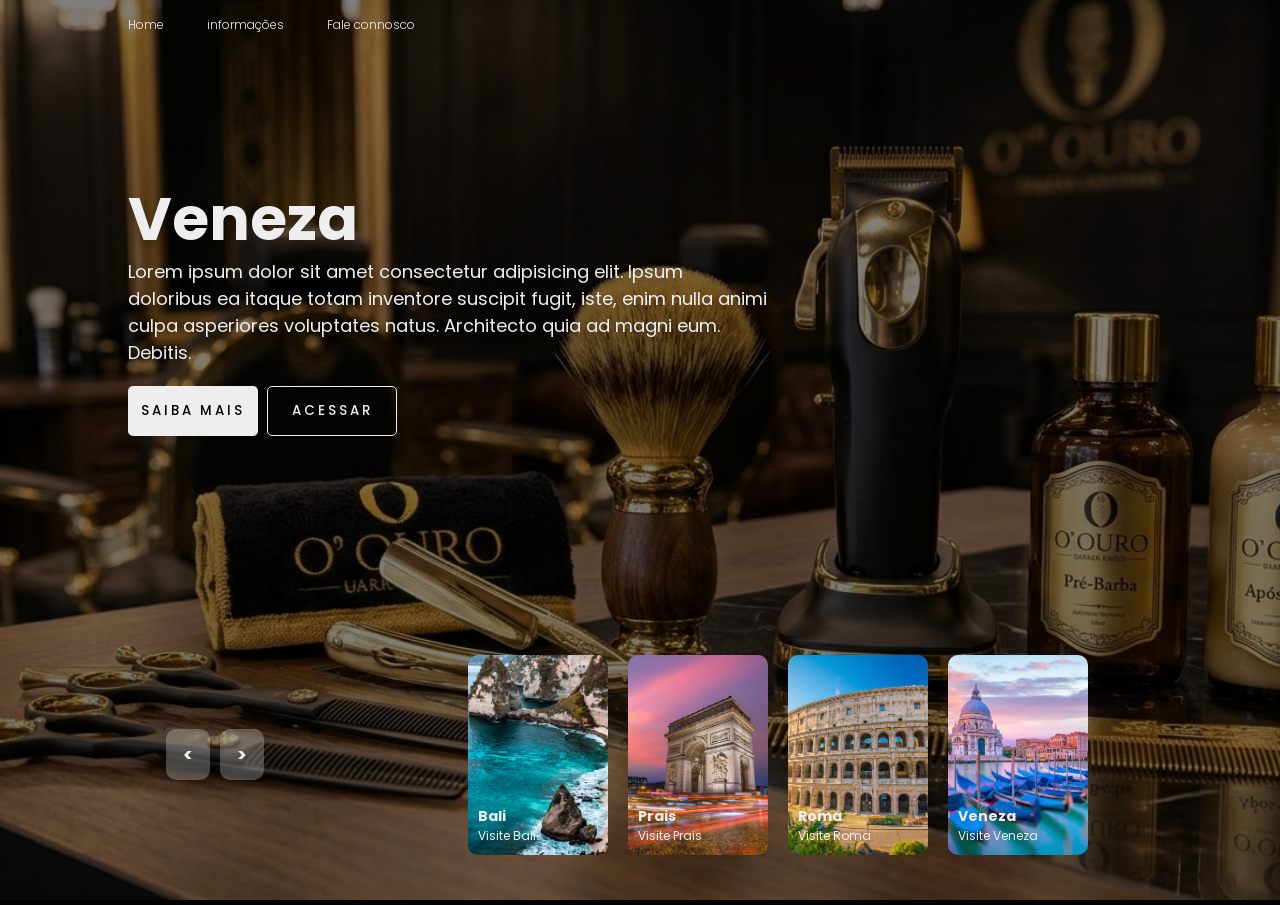
==== index.html @ d1d7ae65 "Initial commit" ====
<!DOCTYPE html>
<html lang="en">
<head>
    <meta charset="UTF-8">
    <link rel="preconnect" href="https://fonts.googleapis.com">
    <link rel="preconnect" href="https://fonts.gstatic.com" crossorigin>
    <link href="https://fonts.googleapis.com/css2?family=DM+Sans:opsz,wght@9..40,100..1000&family=Poppins:wght@300;400;500;700&family=Roboto:ital@0;1&display=swap" rel="stylesheet">
    <meta name="viewport" content="width=device-width, initial-scale=1.0">
    <title>slider</title>
    <link rel="shortcut icon" href="favicon.ico" type="image/x-icon">
    <link rel="stylesheet" href="css/style.css">
    <script src="js/js.js" defer></script>
</head>
<body>
    <header>
        <nav>

        <a href="">Home </a>
        <a href="">informações</a>
        <a href="">Fale connosco</a>
    
        </nav>  

    </header>

    <main class ="container">
          <div class="list">
             <div class="list-items">
                  <img src="img/barbearia-salao.jpg" alt="img.png">

                  <div class="content">
                      <h2 class="title">Bali</h2>
                      <p class="description">Lorem ipsum dolor sit amet consectetur adipisicing elit. Ipsum doloribus ea itaque totam inventore suscipit fugit, iste, enim nulla animi culpa asperiores voluptates natus. Architecto quia ad magni eum. Debitis.</p>
                      <div class ="buttons">
                        <button>Saiba Mais</button>
                        <button>Acessar</button>
                      </div>
                  </div>
                
            </div>

               
             <div class="list-items">
                  <img src="img/barbearia-receção.jpg" alt="img.png">

                  <div class="content">
                      <h2 class="title">Paris</h2>
                      <p class="description">Lorem ipsum dolor sit amet consectetur adipisicing elit. Ipsum doloribus ea itaque totam inventore suscipit fugit, iste, enim nulla animi culpa asperiores voluptates natus. Architecto quia ad magni eum. Debitis.</p>
                      <div class ="buttons">
                        <button>Saiba Mais</button>
                        <button>Acessar</button>
                      </div>
                  </div>
                
             </div>

              
             <div class="list-items">
                  <img src="img/barbearia-corte.jpg" alt="img.png">

                  <div class="content">
                      <h2 class="title">Roma</h2>
                      <p class="description">Lorem ipsum dolor sit amet consectetur adipisicing elit. Ipsum doloribus ea itaque totam inventore suscipit fugit, iste, enim nulla animi culpa asperiores voluptates natus. Architecto quia ad magni eum. Debitis.</p>
                      <div class ="buttons">
                        <button>Saiba Mais</button>
                        <button>Acessar</button>
                      </div>
                  </div>
                
            </div>


               
             <div class="list-items">
                  <img src="img/barbearia-produtos.jpg" alt="img.png">

                  <div class="content">
                      <h2 class="title">Veneza</h2>
                      <p class="description">Lorem ipsum dolor sit amet consectetur adipisicing elit. Ipsum doloribus ea itaque totam inventore suscipit fugit, iste, enim nulla animi culpa asperiores voluptates natus. Architecto quia ad magni eum. Debitis.</p>
                      <div class ="buttons">
                        <button>Saiba Mais</button>
                        <button>Acessar</button>
                      </div>
                  </div>
                
          </div>
        </div>
         <div class="thumb">
                <div class="thumb-item">
                     <img src="./img/img1.jpg" alt="img.png">
                     <div class="thumb-content">
                        <h3 class="title">Bali</h3>
                        <p>Visite Bali</p>
                         
                     </div>

                </div> 

                <div class="thumb-item">
                     <img src="./img/img2.jpg" alt="img.png">
                     <div class="thumb-content">
                        <h3 class="title">Prais</h3>
                        <p>Visite Prais</p>
                         
                     </div>

                </div> 

                <div class="thumb-item">
                     <img src="./img/img3.jpg" alt="img.png">
                     <div class="thumb-content">
                        <h3 class="title">Roma</h3>
                        <p>Visite Roma</p>
                         
                     </div>

                </div> 

                <div class="thumb-item">
                     <img src="./img/img4.jpg" alt="img.png">
                     <div class="thumb-content">
                        <h3 class="title">Veneza</h3>
                        <p>Visite Veneza</p>
                         
                </div>
 
                </div>

                  
         </div>

        <div class="buttons-thumb">
              <button  class="prev"> < </button>
              <button class="next"> > </button>
        </div>
    </main>
</body>
</html>
---- css/style.css ----
@charset "UTF-8";
* {
    margin: 0;
    padding: 0;
    box-sizing: border-box;
    text-decoration: none;
    font-family: 'Poppins', sans-serif;
}

body {
    background-color:#000;
    color: #eee;
    font-size:12px;
}

header {
     width: 80%;
    height: 50px;
    display: flex;
    align-items: center;
    position: relative;
    z-index: 2;
    margin: 0 auto;
    
}

header a {
    color: #eee;
    margin-right: 40px;
    font-weight: 300;
}

.container {
    height: 100vh;
    width: 100%;
    margin-top: -50px;
 
     
}

 .container .list .list-items {
     width: 100%;
     height: 100%;
     position: absolute;
     
}

.container .list .list-items img{
   width: 100%;
   height: 100%;
   object-fit: cover;
   filter: brightness(50%);
}

.container .list .list-items .content {
     
    position: absolute;
    top:20%;
    left: 10%;
    padding-right: 30%;
    width:80%;
    color: #eee;
    text-shadow: 0px 5px 10px #0004;
    
}

.container .list .list-items .content .title {
    font-size:  5em;
    font-weight: 700;
    line-height: 1.3em;
     
}

.container .list .list-items .content  .description {
    font-size: 1.5em;

}

.container .list .list-items .content .buttons {
    display:grid;
    grid-template-columns: repeat(2,130px);
    grid-template-rows: 50px;
    gap: 9px;
    margin-top: 20px;

}



 .container .list .list-items .content .buttons button {

    border: none;
    background-color:#eee;
    letter-spacing: 3px;
    font-weight: 500;
    cursor: pointer;
    text-transform: uppercase;
    border-radius: 5px;  
}

 .container .list .list-items .content .buttons button:hover{

    background-color: transparent;
    border: 1px solid #eee;
    color: #eee;
    transition:0.7s;
 }

 .container .list .list-items .content .buttons button:nth-child(2) {
    background-color:transparent;
    border: 1px solid #eee;
    color: #eee;
}

 .container .list .list-items .content .buttons button:nth-child(2):hover {
    background-color: #eee;
      border: none;
      color: #000;
      transition:0.7s;
 }
 
 

  .container .thumb img {
   
  }

 .container .thumb {
    min-height: 100vh;
    position: absolute;
    right:15%;
    bottom: 5%;
    display: flex;
    align-items: flex-end;
    gap: 20px;
 
 
 }

 .thumb .thumb-item{
    width: 140px;
    height: 200px;
    position: relative;
    z-index: 3;
 }

  .thumb .thumb-item img {
    width: 100%;
    height: 100%;
    object-fit: cover;
    border-radius: 10px;
  }

  .thumb .thumb-item .thumb-content  {
          position: absolute;
          left: 10px;
          bottom: 10px;
         
    }
  .container .buttons-thumb {
    display: flex;
    align-items: center;
    position: absolute;
    z-index: 3;
    bottom: 120px;
    width: 300px;
    left: 13%;
    gap: 10px;
    
  }

  .container .buttons-thumb button {
    border-radius: 10px;
    border: none;
    padding: 12px 17px;
    color:#eee;
    cursor:pointer;
    background-color: #eee4;
    font-weight: 700;
    font-size: 1.5em;
  }

  .container .buttons-thumb button:hover   {
    background-color: #eee;
    color: #000;
    transition: 1.2s;
  }

  .container.next .thumb {
    animation: effectNexthumb 0.5s linear 1 forwards ;
  }


  @keyframes effectNexthumb {
    from {
        transform:translateX(150px)
    }
  }

  .container.next .thumb .thumb-item:nth-child(4) {
         animation: effectNexthumbitem 0.5s linear  1 forwards;
  }

    @keyframes effectNexthumbitem {
    from {
         width: 0;
         opacity: 0;
    }
  }

  
  .container.next .list .list-items:nth-last-child(1) .content .title,
  .container.next .list .list-items:nth-last-child(1) .content .description,
  .container.next .list .list-items:nth-last-child(1) .content .buttons {

    transform: translateY(50px);
    filter: blur(20px);
    opacity: 0;
    animation:  showContent 0.5s 1s linear 1 forwards;
  }

  @keyframes showContent {
    to {
        transform: translateY(0);
        filter: blur(0);
        opacity: 1;
    }
  }

  .container.next .list .list-items:nth-last-child(1) .content .title {
    animation-delay: 1.2s;
  }

   .container.next .list .list-items:nth-last-child(1) .content .description{
    animation-delay: 1.6s;
  }

   .container.next .list .list-items:nth-last-child(1) .content .buttons {
    animation-delay: 2s;
  }

  .container.next .list .list-items:nth-last-child(1) img {
    width: 140px;
    height: 200px;
    bottom: 50px;
    position: absolute;
    left: 50%;
    border-radius: 30px;
    animation:showMainimage 0.5s linear 1 forwards;
  }

  @keyframes showMainimage {
    to {
        bottom: 0;
        left: 0;
        width: 100%;
        height: 100%;
        border-radius: 0;
    }
  }

    .container.back .list .list-items:nth-child(1) img {
     position: absolute;
     bottom: 0;
     left: 0;
     animation: hideMainimage 0.5s linear 1 forwards;
     z-index: 2;
  }

  @keyframes hideMainimage {
    to {
        width: 140px;
        height: 200px;
        border-radius: 10px;
        left: 45.9999%;
        right: 50%;
        bottom: 38.9px;
    }
  }
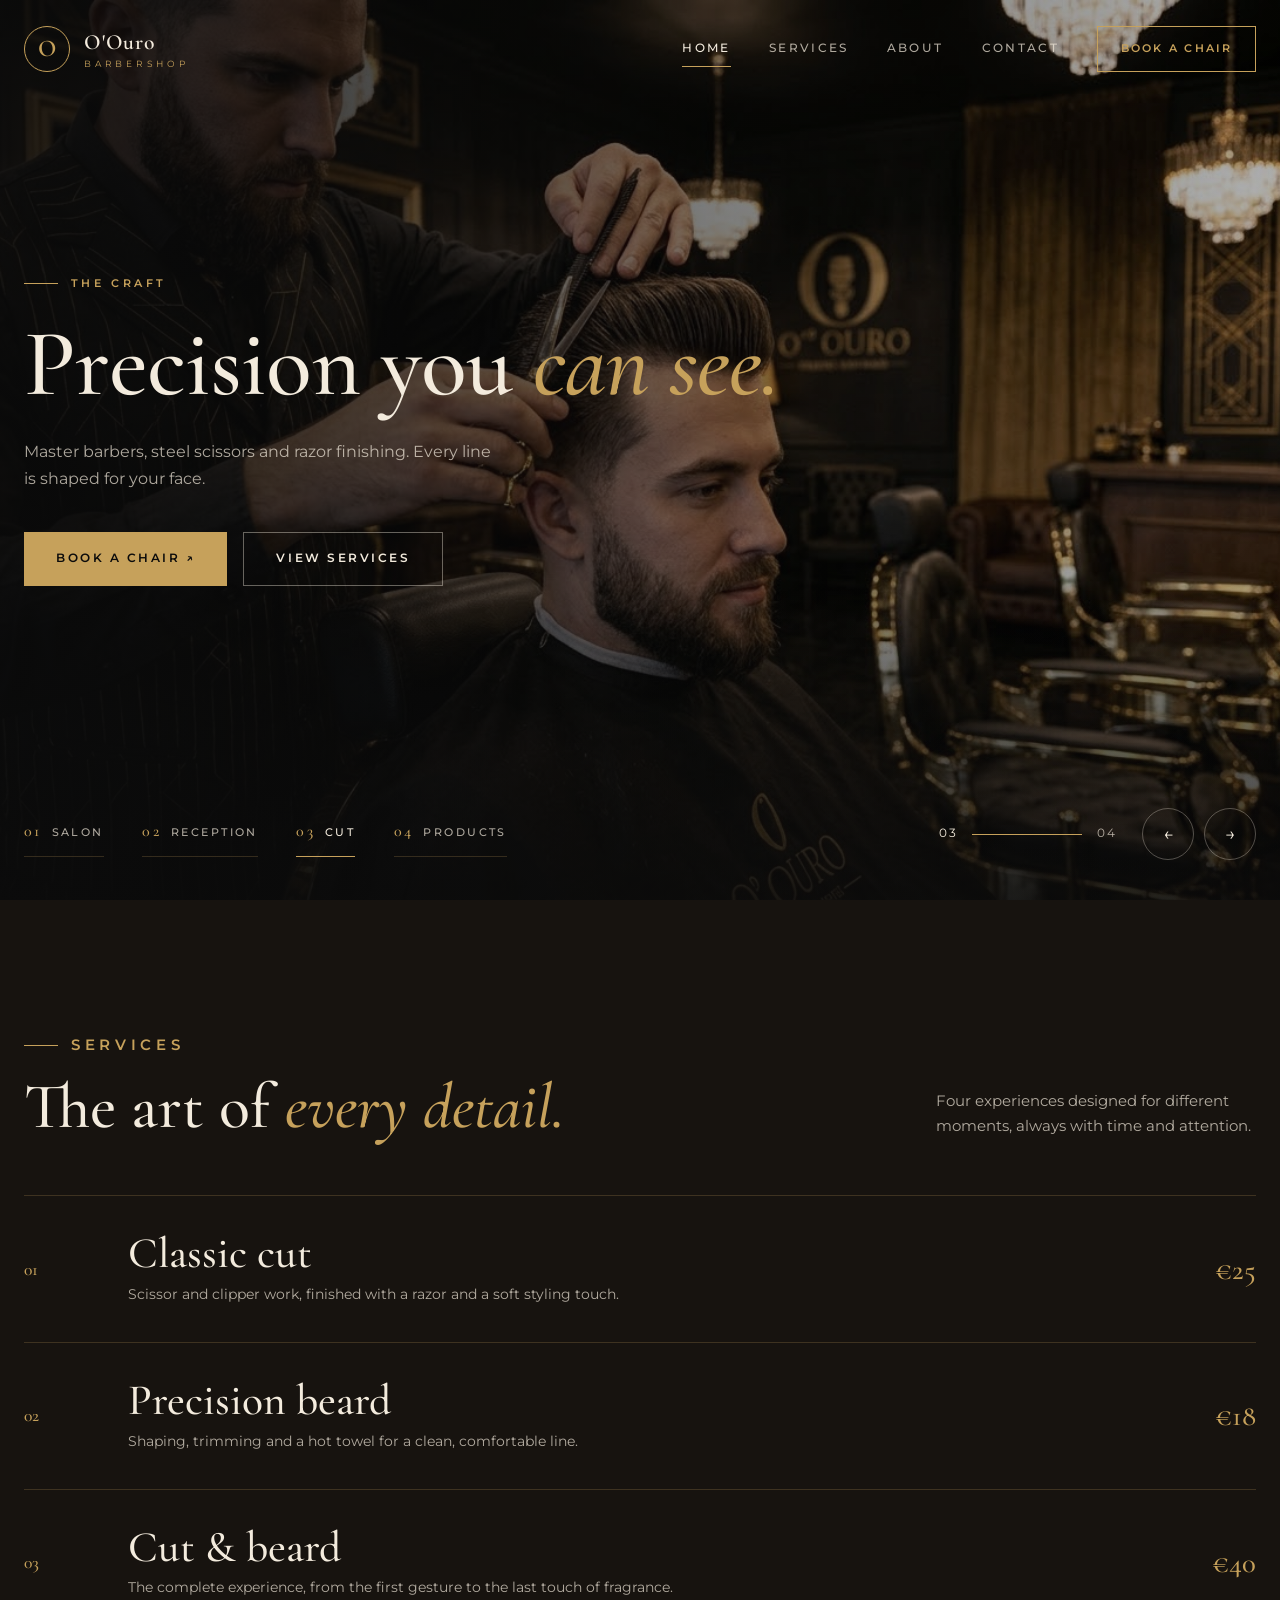
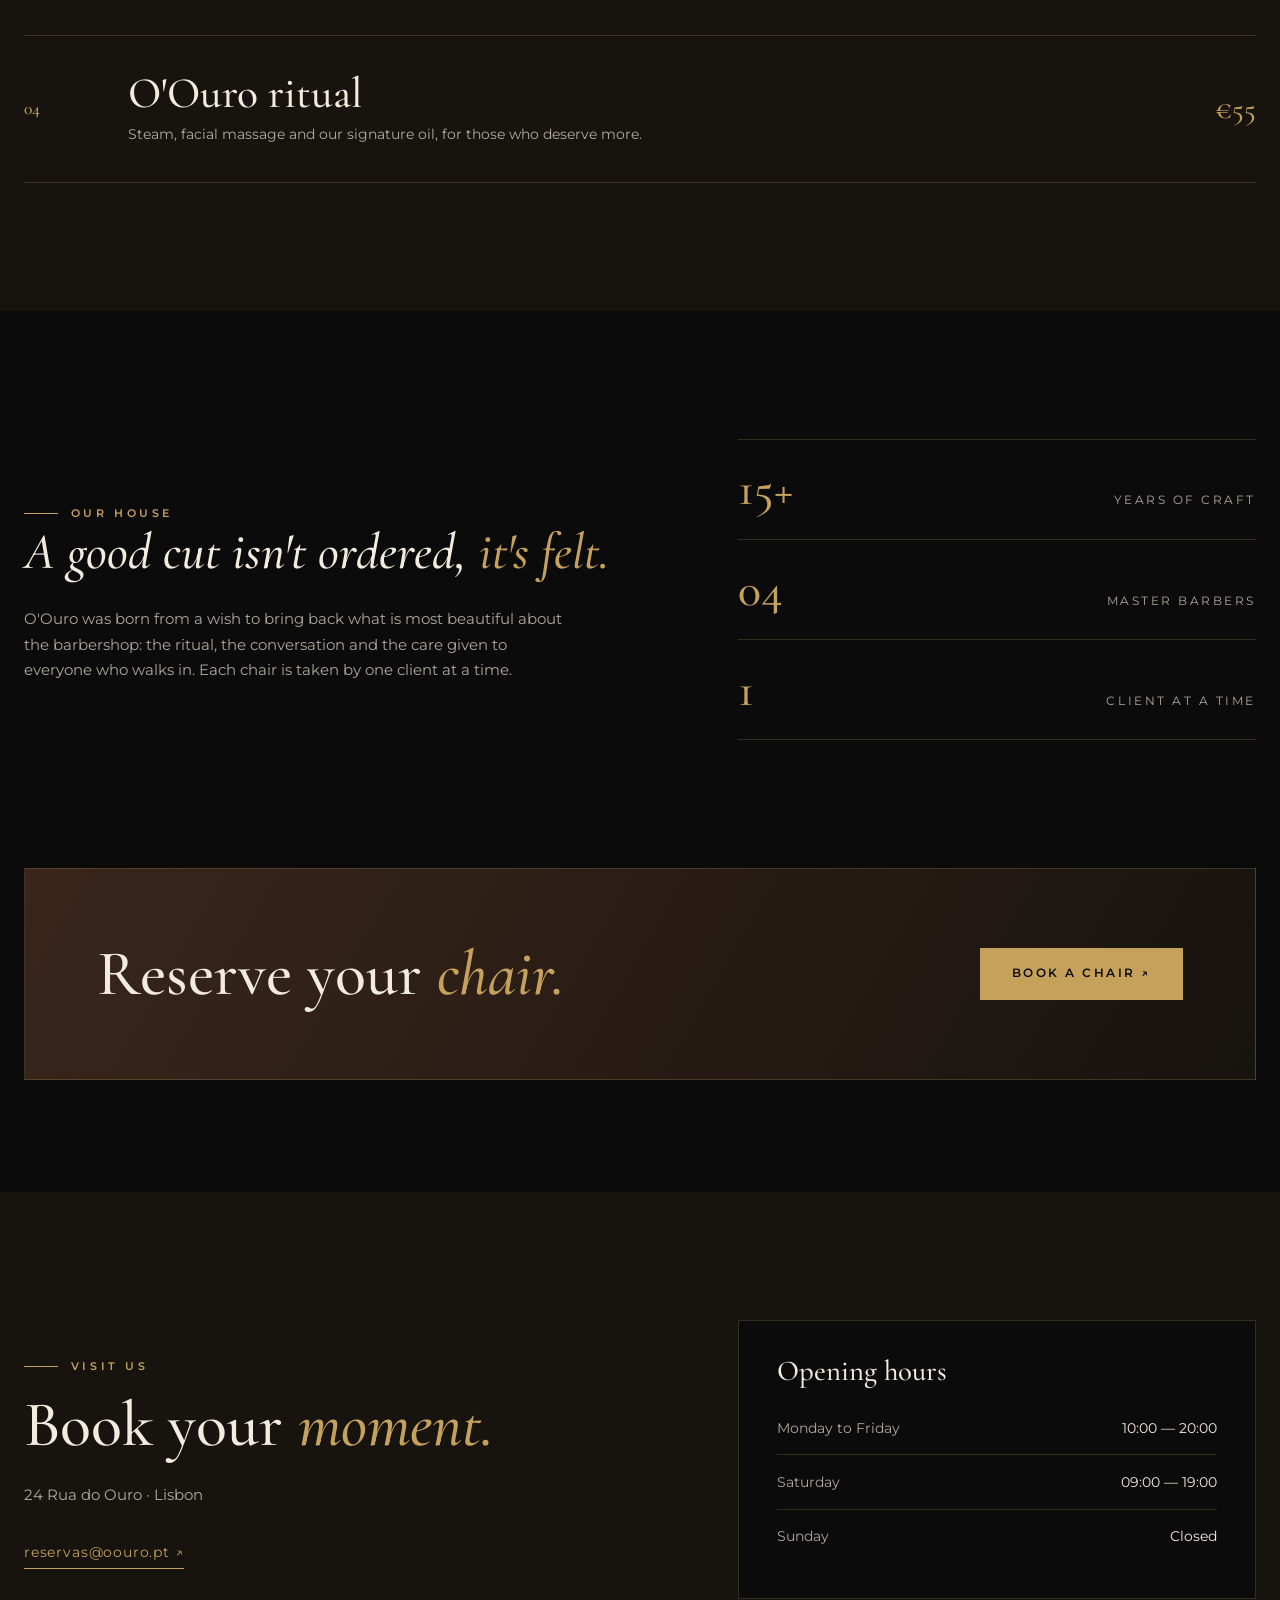
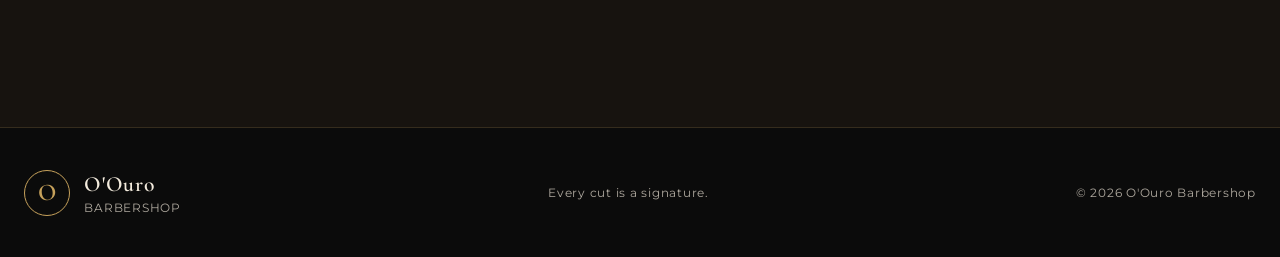
==== commit c4b3aadd: "novo" ====
--- a/index.html
+++ b/index.html
@@ -1,138 +1,251 @@
-<!DOCTYPE html>
-<html lang="en">
+  <!doctype html>
+<html lang="en-GB">
 <head>
-    <meta charset="UTF-8">
-    <link rel="preconnect" href="https://fonts.googleapis.com">
-    <link rel="preconnect" href="https://fonts.gstatic.com" crossorigin>
-    <link href="https://fonts.googleapis.com/css2?family=DM+Sans:opsz,wght@9..40,100..1000&family=Poppins:wght@300;400;500;700&family=Roboto:ital@0;1&display=swap" rel="stylesheet">
-    <meta name="viewport" content="width=device-width, initial-scale=1.0">
-    <title>slider</title>
-    <link rel="shortcut icon" href="favicon.ico" type="image/x-icon">
-    <link rel="stylesheet" href="css/style.css">
-    <script src="js/js.js" defer></script>
+  <meta charset="UTF-8">
+  <meta name="viewport" content="width=device-width, initial-scale=1.0">
+  <meta name="description" content="O'Ouro Barbershop, precision cuts and beard grooming in a premium setting.">
+  <title>O'Ouro Barbershop | Lisbon</title>
+  <link rel="preconnect" href="https://fonts.googleapis.com">
+  <link rel="preconnect" href="https://fonts.gstatic.com" crossorigin>
+  <link href="https://fonts.googleapis.com/css2?family=Cormorant+Garamond:ital,wght@0,500;0,600;1,500;1,600&family=Montserrat:wght@300;400;500;600&display=swap" rel="stylesheet">
+  <link rel="stylesheet" href="css/style.css">
+  <script src="js/js.js" defer></script>
 </head>
 <body>
-    <header>
-        <nav>
-
-        <a href="">Home </a>
-        <a href="">informações</a>
-        <a href="">Fale connosco</a>
-    
-        </nav>  
-
-    </header>
-
-    <main class ="container">
-          <div class="list">
-             <div class="list-items">
-                  <img src="img/barbearia-salao.jpg" alt="img.png">
-
-                  <div class="content">
-                      <h2 class="title">Bali</h2>
-                      <p class="description">Lorem ipsum dolor sit amet consectetur adipisicing elit. Ipsum doloribus ea itaque totam inventore suscipit fugit, iste, enim nulla animi culpa asperiores voluptates natus. Architecto quia ad magni eum. Debitis.</p>
-                      <div class ="buttons">
-                        <button>Saiba Mais</button>
-                        <button>Acessar</button>
-                      </div>
-                  </div>
-                
-            </div>
-
-               
-             <div class="list-items">
-                  <img src="img/barbearia-receção.jpg" alt="img.png">
-
-                  <div class="content">
-                      <h2 class="title">Paris</h2>
-                      <p class="description">Lorem ipsum dolor sit amet consectetur adipisicing elit. Ipsum doloribus ea itaque totam inventore suscipit fugit, iste, enim nulla animi culpa asperiores voluptates natus. Architecto quia ad magni eum. Debitis.</p>
-                      <div class ="buttons">
-                        <button>Saiba Mais</button>
-                        <button>Acessar</button>
-                      </div>
-                  </div>
-                
-             </div>
-
-              
-             <div class="list-items">
-                  <img src="img/barbearia-corte.jpg" alt="img.png">
-
-                  <div class="content">
-                      <h2 class="title">Roma</h2>
-                      <p class="description">Lorem ipsum dolor sit amet consectetur adipisicing elit. Ipsum doloribus ea itaque totam inventore suscipit fugit, iste, enim nulla animi culpa asperiores voluptates natus. Architecto quia ad magni eum. Debitis.</p>
-                      <div class ="buttons">
-                        <button>Saiba Mais</button>
-                        <button>Acessar</button>
-                      </div>
-                  </div>
-                
-            </div>
-
-
-               
-             <div class="list-items">
-                  <img src="img/barbearia-produtos.jpg" alt="img.png">
-
-                  <div class="content">
-                      <h2 class="title">Veneza</h2>
-                      <p class="description">Lorem ipsum dolor sit amet consectetur adipisicing elit. Ipsum doloribus ea itaque totam inventore suscipit fugit, iste, enim nulla animi culpa asperiores voluptates natus. Architecto quia ad magni eum. Debitis.</p>
-                      <div class ="buttons">
-                        <button>Saiba Mais</button>
-                        <button>Acessar</button>
-                      </div>
-                  </div>
-                
-          </div>
-        </div>
-         <div class="thumb">
-                <div class="thumb-item">
-                     <img src="./img/img1.jpg" alt="img.png">
-                     <div class="thumb-content">
-                        <h3 class="title">Bali</h3>
-                        <p>Visite Bali</p>
-                         
-                     </div>
-
-                </div> 
-
-                <div class="thumb-item">
-                     <img src="./img/img2.jpg" alt="img.png">
-                     <div class="thumb-content">
-                        <h3 class="title">Prais</h3>
-                        <p>Visite Prais</p>
-                         
-                     </div>
-
-                </div> 
-
-                <div class="thumb-item">
-                     <img src="./img/img3.jpg" alt="img.png">
-                     <div class="thumb-content">
-                        <h3 class="title">Roma</h3>
-                        <p>Visite Roma</p>
-                         
-                     </div>
-
-                </div> 
-
-                <div class="thumb-item">
-                     <img src="./img/img4.jpg" alt="img.png">
-                     <div class="thumb-content">
-                        <h3 class="title">Veneza</h3>
-                        <p>Visite Veneza</p>
-                         
-                </div>
- 
-                </div>
-
-                  
-         </div>
-
-        <div class="buttons-thumb">
-              <button  class="prev"> < </button>
-              <button class="next"> > </button>
-        </div>
-    </main>
+
+  <a class="skip-link" href="#main">Skip to content</a>
+  <div class="scroll-progress" aria-hidden="true"></div>
+
+  <!-- ============ HEADER ============ -->
+  <header class="site-header" id="siteHeader">
+    <div class="container header-inner">
+      <a class="logo" href="#inicio" aria-label="O'Ouro Barbershop, home">
+        <span class="logo-mark" aria-hidden="true">O</span>
+        <span class="logo-text">
+          <b>O'Ouro</b>
+          <small>Barbershop</small>
+        </span>
+      </a>
+
+      <button class="menu-toggle" type="button" aria-expanded="false" aria-controls="primary-nav" aria-label="Open menu">
+        <span></span>
+        <span></span>
+      </button>
+
+      <nav class="primary-nav" id="primary-nav" aria-label="Main">
+        <a href="#inicio">Home</a>
+        <a href="#servicos">Services</a>
+        <a href="#sobre">About</a>
+        <a href="#contacto">Contact</a>
+        <a class="nav-cta" href="#contacto">Book a chair</a>
+      </nav>
+    </div>
+  </header>
+
+  <main id="main">
+
+    <!-- ============ SLIDER (HERO) ============ -->
+    <section class="hero" id="inicio" data-slider aria-roledescription="carousel" aria-label="Barbershop highlights">
+
+      <div class="slides">
+
+        <article class="slide is-active" aria-hidden="false">
+          <div class="slide-bg">
+            <img src="img/barbearia-salao.jpg" alt="The O'Ouro salon with gold chairs, framed mirrors and crystal chandeliers">
+          </div>
+          <div class="container slide-content">
+            <p class="eyebrow fade" style="--delay:.2s">Premium barbershop · Lisbon</p>
+            <h1 class="slide-title">Where time <em>slows down.</em></h1>
+            <p class="slide-text fade" style="--delay:1.5s">A space designed for people who value every detail, from the cut to the last touch of fragrance.</p>
+            <div class="actions fade" style="--delay:1.8s">
+              <a class="btn" href="#contacto">Book a chair ↗</a>
+              <a class="btn-ghost" href="#servicos">View services</a>
+            </div>
+          </div>
+        </article>
+
+        <article class="slide" aria-hidden="true">
+          <div class="slide-bg">
+            <img src="img/barbearia-receção.jpg" alt="The O'Ouro reception with a wooden counter, antique clocks and leather sofas">
+          </div>
+          <div class="container slide-content">
+            <p class="eyebrow fade" style="--delay:.2s">Your arrival</p>
+            <h2 class="slide-title">Welcome to your <em>chair.</em></h2>
+            <p class="slide-text fade" style="--delay:1.5s">We welcome every client as a guest, with a coffee, a relaxed conversation and time to breathe.</p>
+            <div class="actions fade" style="--delay:1.8s">
+              <a class="btn" href="#contacto">Book a chair ↗</a>
+              <a class="btn-ghost" href="#sobre">Discover the shop</a>
+            </div>
+          </div>
+        </article>
+
+        <article class="slide" aria-hidden="true">
+          <div class="slide-bg">
+            <img src="img/barbearia-corte.jpg" alt="A barber cutting a client's hair with scissors and a comb">
+          </div>
+          <div class="container slide-content">
+            <p class="eyebrow fade" style="--delay:.2s">The craft</p>
+            <h2 class="slide-title">Precision you <em>can see.</em></h2>
+            <p class="slide-text fade" style="--delay:1.5s">Master barbers, steel scissors and razor finishing. Every line is shaped for your face.</p>
+            <div class="actions fade" style="--delay:1.8s">
+              <a class="btn" href="#contacto">Book a chair ↗</a>
+              <a class="btn-ghost" href="#servicos">View services</a>
+            </div>
+          </div>
+        </article>
+
+        <article class="slide" aria-hidden="true">
+          <div class="slide-bg">
+            <img src="img/barbearia-produtos.jpg" alt="Scissors, a razor, a shaving brush and O'Ouro grooming products">
+          </div>
+          <div class="container slide-content">
+            <p class="eyebrow fade" style="--delay:.2s">Our own line</p>
+            <h2 class="slide-title">Care that <em>lasts.</em></h2>
+            <p class="slide-text fade" style="--delay:1.5s">Pre-shave, aftershave and signature tools, so you can keep the experience going at home.</p>
+            <div class="actions fade" style="--delay:1.8s">
+              <a class="btn" href="#contacto">Order now ↗</a>
+              <a class="btn-ghost" href="#sobre">Our line</a>
+            </div>
+          </div>
+        </article>
+
+      </div>
+
+      <div class="container slider-controls">
+        <div class="thumbs" role="group" aria-label="Choose a highlight">
+          <button class="thumb is-active" type="button" data-go="0"><span>01</span>Salon</button>
+          <button class="thumb" type="button" data-go="1"><span>02</span>Reception</button>
+          <button class="thumb" type="button" data-go="2"><span>03</span>Cut</button>
+          <button class="thumb" type="button" data-go="3"><span>04</span>Products</button>
+        </div>
+
+        <div class="controls-right">
+          <div class="counter" aria-hidden="true">
+            <span class="current">01</span>
+            <span class="bar"><i></i></span>
+            <span class="total">04</span>
+          </div>
+          <div class="arrows">
+            <button class="prev" type="button" aria-label="Previous highlight">←</button>
+            <button class="next" type="button" aria-label="Next highlight">→</button>
+          </div>
+        </div>
+      </div>
+
+    </section>
+
+    <!-- ============ SERVICES ============ -->
+    <section class="section services" id="servicos">
+      <div class="container">
+        <div class="section-head reveal">
+          <div>
+            <p class="eyebrow">Services</p>
+            <h2>The art of <em>every detail.</em></h2>
+          </div>
+          <p>Four experiences designed for different moments, always with time and attention.</p>
+        </div>
+
+        <ul class="service-list">
+          <li class="service reveal">
+            <span class="service-num">01</span>
+            <div>
+              <h3>Classic cut</h3>
+              <p>Scissor and clipper work, finished with a razor and a soft styling touch.</p>
+            </div>
+            <span class="service-price">€25</span>
+          </li>
+          <li class="service reveal" style="--d:1">
+            <span class="service-num">02</span>
+            <div>
+              <h3>Precision beard</h3>
+              <p>Shaping, trimming and a hot towel for a clean, comfortable line.</p>
+            </div>
+            <span class="service-price">€18</span>
+          </li>
+          <li class="service reveal" style="--d:2">
+            <span class="service-num">03</span>
+            <div>
+              <h3>Cut &amp; beard</h3>
+              <p>The complete experience, from the first gesture to the last touch of fragrance.</p>
+            </div>
+            <span class="service-price">€40</span>
+          </li>
+          <li class="service reveal" style="--d:3">
+            <span class="service-num">04</span>
+            <div>
+              <h3>O'Ouro ritual</h3>
+              <p>Steam, facial massage and our signature oil, for those who deserve more.</p>
+            </div>
+            <span class="service-price">€55</span>
+          </li>
+        </ul>
+      </div>
+    </section>
+
+    <!-- ============ ABOUT ============ -->
+    <section class="section about" id="sobre">
+      <div class="container about-grid">
+        <div class="about-copy reveal">
+          <p class="eyebrow">Our house</p>
+          <blockquote class="quote">A good cut isn't ordered, <em>it's felt.</em></blockquote>
+          <p>O'Ouro was born from a wish to bring back what is most beautiful about the barbershop: the ritual, the conversation and the care given to everyone who walks in. Each chair is taken by one client at a time.</p>
+        </div>
+
+        <dl class="stat-list reveal" style="--d:1">
+          <div><dt><strong>15+</strong></dt><dd><span>years of craft</span></dd></div>
+          <div><dt><strong>04</strong></dt><dd><span>master barbers</span></dd></div>
+          <div><dt><strong>1</strong></dt><dd><span>client at a time</span></dd></div>
+        </dl>
+      </div>
+    </section>
+
+    <!-- ============ CALL TO ACTION ============ -->
+    <section class="cta-section">
+      <div class="container">
+        <div class="cta-band reveal">
+          <h2>Reserve your <em>chair.</em></h2>
+          <a class="btn" href="#contacto">Book a chair ↗</a>
+        </div>
+      </div>
+    </section>
+
+    <!-- ============ CONTACT ============ -->
+    <section class="section contact" id="contacto">
+      <div class="container contact-grid">
+        <div class="reveal">
+          <p class="eyebrow">Visit us</p>
+          <h2>Book your <em>moment.</em></h2>
+          <p class="address">24 Rua do Ouro · Lisbon</p>
+          <a class="text-link" href="mailto:reservas@oouro.pt">reservas@oouro.pt ↗</a>
+        </div>
+
+        <div class="hours reveal" style="--d:1">
+          <h3>Opening hours</h3>
+          <ul>
+            <li><span>Monday to Friday</span><span>10:00 — 20:00</span></li>
+            <li><span>Saturday</span><span>09:00 — 19:00</span></li>
+            <li><span>Sunday</span><span>Closed</span></li>
+          </ul>
+        </div>
+      </div>
+    </section>
+
+  </main>
+
+  <!-- ============ FOOTER ============ -->
+  <footer class="site-footer">
+    <div class="container footer-inner">
+      <a class="logo" href="#inicio">
+        <span class="logo-mark" aria-hidden="true">O</span>
+        <span class="logo-text">
+          <b>O'Ouro</b>
+          <small>Barbershop</small>
+        </span>
+      </a>
+      <p>Every cut is a signature.</p>
+      <small>© 2026 O'Ouro Barbershop</small>
+    </div>
+  </footer>
+
 </body>
-</html> +</html>
--- a/css/style.css
+++ b/css/style.css
@@ -1,303 +1,994 @@
-@charset "UTF-8";
-* {
-    margin: 0;
-    padding: 0;
-    box-sizing: border-box;
-    text-decoration: none;
-    font-family: 'Poppins', sans-serif;
+ /* ==========================================================================
+   /* ==========================================================================
+   1. Variáveis, base e tipografia
+   ========================================================================== */
+:root {
+  --black: #0B0B0B;
+  --ink: #17130F;
+  --brown: #3A261B;
+  --gold: #C6A15B;
+  --ivory: #F3EBDD;
+  --ivory-soft: rgba(243, 235, 221, .7);
+  --line: rgba(198, 161, 91, .22);
+  --ease: cubic-bezier(.22, .61, .36, 1);
+  --container: min(1240px, calc(100% - 3rem));
+}
+
+*,
+*::before,
+*::after {
+  box-sizing: border-box;
+  margin: 0;
+  padding: 0;
+}
+
+html {
+  scroll-behavior: smooth;
+  scroll-padding-top: 90px;
 }
 
 body {
-    background-color:#000;
-    color: #eee;
-    font-size:12px;
-}
-
-header {
-     width: 80%;
-    height: 50px;
-    display: flex;
-    align-items: center;
+  background: var(--black);
+  color: var(--ivory);
+  font: 400 15px/1.7 'Montserrat', system-ui, sans-serif;
+  overflow-x: hidden;
+  -webkit-font-smoothing: antialiased;
+}
+
+body.menu-open {
+  overflow: hidden;
+}
+
+img {
+  display: block;
+  max-width: 100%;
+}
+
+a {
+  color: inherit;
+  text-decoration: none;
+}
+
+button {
+  font: inherit;
+  color: inherit;
+  background: none;
+  border: 0;
+  cursor: pointer;
+}
+
+ul,
+dl,
+dd,
+dt {
+  list-style: none;
+}
+
+:focus-visible {
+  outline: 1px solid var(--gold);
+  outline-offset: 4px;
+}
+
+h1,
+h2,
+h3 {
+  font-family: 'Cormorant Garamond', Georgia, serif;
+  font-weight: 500;
+  line-height: 1.02;
+}
+
+em {
+  font-style: italic;
+  color: var(--gold);
+}
+
+p {
+  color: var(--ivory-soft);
+}
+
+.container {
+  width: var(--container);
+  margin-inline: auto;
+}
+
+.skip-link {
+  position: absolute;
+  left: 1rem;
+  top: -4rem;
+  z-index: 100;
+  background: var(--gold);
+  color: var(--black);
+  padding: .6rem 1rem;
+}
+
+.skip-link:focus {
+  top: 1rem;
+}
+
+/* ==========================================================================
+   2. Componentes reutilizáveis
+   ========================================================================== */
+.eyebrow {
+  display: inline-flex;
+  align-items: center;
+  gap: .8rem;
+  color: var(--gold);
+  font-size: .7rem;
+  font-weight: 600;
+  letter-spacing: .32em;
+  text-transform: uppercase;
+}
+
+.eyebrow::before {
+  content: "";
+  width: 34px;
+  height: 1px;
+  background: currentColor;
+}
+
+.btn,
+.btn-ghost {
+  display: inline-flex;
+  align-items: center;
+  gap: .6rem;
+  padding: 1rem 2rem;
+  font-size: .72rem;
+  font-weight: 600;
+  letter-spacing: .22em;
+  text-transform: uppercase;
+  transition: background .4s var(--ease), color .4s var(--ease), border-color .4s var(--ease), transform .4s var(--ease);
+}
+
+.btn {
+  background: var(--gold);
+  color: var(--black);
+}
+
+.btn:hover {
+  background: var(--ivory);
+  transform: translateY(-2px);
+}
+
+.btn-ghost {
+  border: 1px solid rgba(243, 235, 221, .4);
+  color: var(--ivory);
+}
+
+.btn-ghost:hover {
+  border-color: var(--gold);
+  color: var(--gold);
+}
+
+.actions {
+  display: flex;
+  flex-wrap: wrap;
+  gap: 1rem;
+  margin-top: 2.5rem;
+}
+
+.text-link {
+  display: inline-block;
+  color: var(--gold);
+  border-bottom: 1px solid currentColor;
+  padding-bottom: 4px;
+  font-size: .85rem;
+  letter-spacing: .06em;
+}
+
+/* Animação de entrada (só com JavaScript ativo) */
+.js .reveal {
+  opacity: 0;
+  transform: translateY(30px);
+  transition: opacity 1s var(--ease), transform 1s var(--ease);
+  transition-delay: calc(var(--d, 0) * 130ms);
+}
+
+.js .reveal.is-visible {
+  opacity: 1;
+  transform: none;
+}
+
+/* ==========================================================================
+   3. Cabeçalho e menu
+   ========================================================================== */
+.site-header {
+  position: fixed;
+  inset: 0 0 auto 0;
+  z-index: 50;
+  padding: 1.6rem 0;
+  border-bottom: 1px solid transparent;
+  transition: background .5s var(--ease), padding .5s var(--ease), border-color .5s var(--ease);
+}
+
+.site-header.is-scrolled {
+  background: rgba(23, 19, 15, .94);
+  backdrop-filter: blur(10px);
+  padding: 1rem 0;
+  border-color: var(--line);
+}
+
+.header-inner {
+  display: flex;
+  align-items: center;
+  justify-content: space-between;
+  gap: 2rem;
+}
+
+.logo {
+  display: inline-flex;
+  align-items: center;
+  gap: .9rem;
+}
+
+.logo-mark {
+  display: grid;
+  place-items: center;
+  width: 46px;
+  height: 46px;
+  border: 1px solid var(--gold);
+  border-radius: 50%;
+  font: 600 1.5rem/1 'Cormorant Garamond', serif;
+  color: var(--gold);
+  transition: transform .6s var(--ease);
+}
+
+.logo:hover .logo-mark {
+  transform: rotate(-12deg);
+}
+
+.logo-text {
+  display: flex;
+  flex-direction: column;
+  line-height: 1;
+}
+
+.logo-text b {
+  font: 600 1.35rem 'Cormorant Garamond', serif;
+  letter-spacing: .03em;
+  color: var(--ivory);
+}
+
+.logo-text small {
+  margin-top: .35rem;
+  color: var(--gold);
+  font-size: .55rem;
+  letter-spacing: .42em;
+  text-transform: uppercase;
+}
+
+.primary-nav {
+  display: flex;
+  align-items: center;
+  gap: 2.4rem;
+}
+
+.primary-nav a:not(.nav-cta) {
+  position: relative;
+  padding: .4rem 0;
+  font-size: .72rem;
+  font-weight: 500;
+  letter-spacing: .2em;
+  text-transform: uppercase;
+  color: var(--ivory-soft);
+  transition: color .3s var(--ease);
+}
+
+.primary-nav a:not(.nav-cta)::after {
+  content: "";
+  position: absolute;
+  left: 0;
+  right: 0;
+  bottom: -2px;
+  height: 1px;
+  background: var(--gold);
+  transform: scaleX(0);
+  transition: transform .5s var(--ease);
+}
+
+.primary-nav a:not(.nav-cta):hover,
+.primary-nav a.is-active {
+  color: var(--ivory);
+}
+
+.primary-nav a:not(.nav-cta):hover::after,
+.primary-nav a.is-active::after {
+  transform: scaleX(1);
+}
+
+.nav-cta {
+  padding: .8rem 1.4rem;
+  border: 1px solid var(--gold);
+  color: var(--gold);
+  font-size: .7rem;
+  font-weight: 600;
+  letter-spacing: .2em;
+  text-transform: uppercase;
+  transition: background .4s var(--ease), color .4s var(--ease);
+}
+
+.nav-cta:hover {
+  background: var(--gold);
+  color: var(--black);
+}
+
+.menu-toggle {
+  display: none;
+}
+
+/* ==========================================================================
+   4. Slider (hero)
+   ========================================================================== */
+.hero {
+  position: relative;
+  height: 100vh;
+  height: 100svh;
+  min-height: 640px;
+  overflow: hidden;
+  background: var(--black);
+}
+
+.slides {
+  position: absolute;
+  inset: 0;
+}
+
+.slide {
+  position: absolute;
+  inset: 0;
+  display: flex;
+  align-items: center;
+  z-index: 0;
+  opacity: 0;
+  visibility: hidden;
+  transition: opacity 1.2s var(--ease), visibility 1.2s var(--ease);
+}
+
+.slide.is-active {
+  z-index: 1;
+  opacity: 1;
+  visibility: visible;
+}
+
+.slide-bg {
+  position: absolute;
+  inset: 0;
+  overflow: hidden;
+}
+
+.slide-bg img {
+  width: 100%;
+  height: 100%;
+  object-fit: cover;
+  object-position: center;
+  transform: scale(1.14);
+  filter: brightness(.72) saturate(.85);
+  transition: transform 9s linear;
+}
+
+.slide.is-active .slide-bg img {
+  transform: scale(1);
+}
+
+.slide-bg::after {
+  content: "";
+  position: absolute;
+  inset: 0;
+  background:
+    linear-gradient(90deg, rgba(11, 11, 11, .85) 8%, rgba(11, 11, 11, .35) 55%, rgba(11, 11, 11, .05)),
+    linear-gradient(0deg, rgba(11, 11, 11, .85), transparent 35%);
+}
+
+.slide-content {
+  position: relative;
+  z-index: 2;
+  padding-top: 6rem;
+  padding-bottom: 9rem;
+  max-width: none;
+}
+
+.slide-title {
+  margin: 1.4rem 0 1.6rem;
+  font-size: clamp(3.2rem, 7.4vw, 6.8rem);
+  font-weight: 500;
+  letter-spacing: -.01em;
+}
+
+.slide-text {
+  max-width: 30rem;
+  font-size: 1rem;
+}
+
+/* Palavras que não se partem ao meio */
+.word {
+  display: inline-block;
+  white-space: nowrap;
+}
+
+/* Letras a aparecer uma a uma */
+.js .slide .char {
+  display: inline-block;
+  opacity: 0;
+  transform: translateY(.55em) rotate(4deg);
+}
+
+.js .slide.is-active .char {
+  animation: charIn .9s var(--ease) forwards;
+  animation-delay: calc(var(--i, 0) * 26ms + 500ms);
+}
+
+@keyframes charIn {
+  to {
+    opacity: 1;
+    transform: none;
+  }
+}
+
+/* Elementos de texto que sobem depois do título */
+.js .slide .fade {
+  opacity: 0;
+}
+
+.js .slide.is-active .fade {
+  animation: fadeUp 1s var(--ease) forwards;
+  animation-delay: var(--delay, 0s);
+}
+
+@keyframes fadeUp {
+  from {
+    opacity: 0;
+    transform: translateY(18px);
+  }
+  to {
+    opacity: 1;
+    transform: none;
+  }
+}
+
+/* Controlos do slider */
+.slider-controls {
+  position: absolute;
+  left: 0;
+  right: 0;
+  bottom: 2.5rem;
+  z-index: 3;
+  display: flex;
+  align-items: center;
+  justify-content: space-between;
+  gap: 2rem;
+}
+
+.thumbs {
+  display: flex;
+  gap: 2.4rem;
+}
+
+.thumb {
+  position: relative;
+  padding: .6rem 0 .9rem;
+  font-size: .7rem;
+  font-weight: 500;
+  letter-spacing: .22em;
+  text-transform: uppercase;
+  color: var(--ivory-soft);
+  transition: color .4s var(--ease);
+}
+
+.thumb span {
+  margin-right: .6rem;
+  font: 500 1rem 'Cormorant Garamond', serif;
+  color: var(--gold);
+}
+
+.thumb::after,
+.thumb::before {
+  content: "";
+  position: absolute;
+  left: 0;
+  right: 0;
+  bottom: 0;
+  height: 1px;
+}
+
+.thumb::after {
+  background: var(--line);
+}
+
+.thumb::before {
+  background: var(--gold);
+  transform: scaleX(0);
+  transform-origin: left;
+  transition: transform .6s var(--ease);
+}
+
+.thumb:hover {
+  color: var(--ivory);
+}
+
+.thumb.is-active {
+  color: var(--ivory);
+}
+
+.thumb.is-active::before {
+  transform: scaleX(1);
+}
+
+.controls-right {
+  display: flex;
+  align-items: center;
+  gap: 1.6rem;
+}
+
+.counter {
+  display: flex;
+  align-items: center;
+  gap: .9rem;
+  font-size: .72rem;
+  letter-spacing: .18em;
+  color: var(--ivory-soft);
+}
+
+.counter .current {
+  color: var(--ivory);
+}
+
+.counter .bar {
+  position: relative;
+  width: 110px;
+  height: 1px;
+  background: var(--line);
+  overflow: hidden;
+}
+
+.bar i {
+  position: absolute;
+  inset: 0;
+  background: var(--gold);
+  transform: scaleX(0);
+  transform-origin: left;
+}
+
+.hero.is-running .bar i {
+  animation: fillBar 7s linear forwards;
+}
+
+.hero.is-paused .bar i {
+  animation-play-state: paused;
+}
+
+@keyframes fillBar {
+  to {
+    transform: scaleX(1);
+  }
+}
+
+.arrows {
+  display: flex;
+  gap: .6rem;
+}
+
+.arrows button {
+  display: grid;
+  place-items: center;
+  width: 52px;
+  height: 52px;
+  border: 1px solid rgba(243, 235, 221, .3);
+  border-radius: 50%;
+  font-size: 1.1rem;
+  transition: background .4s var(--ease), border-color .4s var(--ease), color .4s var(--ease);
+}
+
+.arrows button:hover {
+  background: var(--gold);
+  border-color: var(--gold);
+  color: var(--black);
+}
+
+/* ==========================================================================
+   5. Secções gerais
+   ========================================================================== */
+.section {
+  padding: clamp(5rem, 10vw, 8rem) 0;
+}
+
+.section-head {
+  display: flex;
+  justify-content: space-between;
+  align-items: flex-end;
+  flex-wrap: wrap;
+  gap: 2rem;
+  margin-bottom: 3.5rem;
+}
+
+.section-head h2,
+.about h2,
+.contact h2,
+.cta-band h2 {
+  margin-top: 1rem;
+  font-size: clamp(2.6rem, 5vw, 4.4rem);
+}
+
+.section-head p {
+  max-width: 320px;
+  font-size: .92rem;
+}
+
+/* ==========================================================================
+   6. Serviços
+   ========================================================================== */
+.services {
+  background: var(--ink);
+}
+
+.service-list {
+  border-top: 1px solid var(--line);
+}
+
+.service {
+  position: relative;
+  display: grid;
+  grid-template-columns: 72px 1fr auto;
+  align-items: center;
+  gap: 2rem;
+  padding: 2.2rem 0;
+  border-bottom: 1px solid var(--line);
+  overflow: hidden;
+}
+
+.service::before {
+  content: "";
+  position: absolute;
+  inset: 0;
+  background: linear-gradient(90deg, rgba(198, 161, 91, .12), transparent 70%);
+  transform: translateX(-101%);
+  transition: transform .7s var(--ease);
+  pointer-events: none;
+}
+
+.service:hover::before {
+  transform: translateX(0);
+}
+
+.service-num {
+  font: 500 1.1rem 'Cormorant Garamond', serif;
+  color: var(--gold);
+}
+
+.service h3 {
+  font-size: clamp(1.9rem, 3.4vw, 2.9rem);
+  transition: transform .6s var(--ease);
+}
+
+.service p {
+  margin-top: .4rem;
+  font-size: .9rem;
+}
+
+.service:hover h3 {
+  transform: translateX(14px);
+}
+
+.service-price {
+  font: 500 1.8rem 'Cormorant Garamond', serif;
+  color: var(--gold);
+  white-space: nowrap;
+}
+
+/* ==========================================================================
+   7. Sobre
+   ========================================================================== */
+.about {
+  background: var(--black);
+}
+
+.about-grid,
+.contact-grid {
+  display: grid;
+  grid-template-columns: 1.1fr .9fr;
+  align-items: center;
+  gap: 5rem;
+}
+
+.quote {
+  font: italic 500 clamp(2.2rem, 4vw, 3.6rem)/1.15 'Cormorant Garamond', serif;
+  color: var(--ivory);
+}
+
+.quote em {
+  color: var(--gold);
+}
+
+.about-copy p:not(.eyebrow) {
+  margin-top: 1.5rem;
+  max-width: 34rem;
+}
+
+.stat-list {
+  border-top: 1px solid var(--line);
+}
+
+.stat-list div {
+  display: flex;
+  justify-content: space-between;
+  align-items: baseline;
+  padding: 1.6rem 0;
+  border-bottom: 1px solid var(--line);
+}
+
+.stat-list strong {
+  font: 500 3rem/1 'Cormorant Garamond', serif;
+  color: var(--gold);
+}
+
+.stat-list span {
+  font-size: .72rem;
+  letter-spacing: .22em;
+  text-transform: uppercase;
+  color: var(--ivory-soft);
+}
+
+/* ==========================================================================
+   8. Chamada e contacto
+   ========================================================================== */
+.cta-section {
+  padding: 0 0 clamp(5rem, 9vw, 7rem);
+  background: var(--black);
+}
+
+.cta-band {
+  position: relative;
+  display: flex;
+  flex-wrap: wrap;
+  align-items: center;
+  justify-content: space-between;
+  gap: 2rem;
+  padding: clamp(2.5rem, 6vw, 4.5rem);
+  border: 1px solid var(--line);
+  background: linear-gradient(120deg, var(--brown), var(--ink));
+  overflow: hidden;
+}
+
+.cta-band h2 {
+  margin-top: 0;
+}
+
+.contact {
+  background: var(--ink);
+}
+
+.address {
+  margin: 1.5rem 0 2rem;
+}
+
+.hours {
+  padding: 2.2rem 2.4rem;
+  border: 1px solid var(--line);
+  background: var(--black);
+}
+
+.hours h3 {
+  margin-bottom: 1rem;
+  font-size: 1.8rem;
+}
+
+.hours li {
+  display: flex;
+  justify-content: space-between;
+  padding: .9rem 0;
+  border-bottom: 1px solid var(--line);
+  font-size: .9rem;
+  color: var(--ivory-soft);
+}
+
+.hours li:last-child {
+  border-bottom: 0;
+}
+
+.hours li span:last-child {
+  color: var(--ivory);
+}
+
+/* ==========================================================================
+   9. Rodapé
+   ========================================================================== */
+.site-footer {
+  background: var(--black);
+  border-top: 1px solid var(--line);
+  padding: 2.6rem 0;
+}
+
+.footer-inner {
+  display: flex;
+  flex-wrap: wrap;
+  align-items: center;
+  justify-content: space-between;
+  gap: 1.2rem 2rem;
+}
+
+.site-footer p,
+.site-footer small {
+  font-size: .78rem;
+  letter-spacing: .06em;
+  color: var(--ivory-soft);
+}
+
+/* Barra de progresso ao rolar */
+.scroll-progress {
+  position: fixed;
+  top: 0;
+  left: 0;
+  right: 0;
+  height: 2px;
+  z-index: 60;
+  background: linear-gradient(90deg, var(--gold), var(--ivory));
+  transform: scaleX(0);
+  transform-origin: 0 50%;
+  pointer-events: none;
+}
+
+/* ==========================================================================
+   10. Responsivo
+   ========================================================================== */
+@media (max-width: 980px) {
+  .slider-controls {
+    flex-direction: column;
+    align-items: flex-start;
+    gap: 1.4rem;
+  }
+
+  .thumbs {
+    gap: 1.6rem;
+  }
+
+  .about-grid,
+  .contact-grid {
+    grid-template-columns: 1fr;
+    gap: 3rem;
+  }
+}
+
+@media (max-width: 860px) {
+  .menu-toggle {
     position: relative;
     z-index: 2;
-    margin: 0 auto;
-    
-}
-
-header a {
-    color: #eee;
-    margin-right: 40px;
-    font-weight: 300;
-}
-
-.container {
-    height: 100vh;
+    display: flex;
+    flex-direction: column;
+    justify-content: center;
+    gap: 6px;
+    width: 44px;
+    height: 44px;
+  }
+
+  .menu-toggle span {
+    display: block;
+    width: 26px;
+    height: 1px;
+    margin-inline: auto;
+    background: var(--ivory);
+    transition: transform .4s var(--ease);
+  }
+
+  .menu-toggle[aria-expanded="true"] span:nth-child(1) {
+    transform: translateY(3.5px) rotate(45deg);
+  }
+
+  .menu-toggle[aria-expanded="true"] span:nth-child(2) {
+    transform: translateY(-3.5px) rotate(-45deg);
+  }
+
+  .primary-nav {
+    position: fixed;
+    inset: 0;
+    z-index: 1;
+    flex-direction: column;
+    justify-content: center;
+    gap: 1.8rem;
+    background: var(--ink);
+    opacity: 0;
+    visibility: hidden;
+    transition: opacity .4s var(--ease), visibility .4s var(--ease);
+  }
+
+  .primary-nav.is-open {
+    opacity: 1;
+    visibility: visible;
+  }
+
+  .primary-nav a:not(.nav-cta) {
+    font: 500 2.2rem 'Cormorant Garamond', serif;
+    letter-spacing: .02em;
+    text-transform: none;
+  }
+
+  .primary-nav a:not(.nav-cta)::after {
+    display: none;
+  }
+
+  .nav-cta {
+    padding: 1rem 2rem;
+    font-size: .8rem;
+  }
+
+  .service {
+    grid-template-columns: 48px 1fr;
+    gap: 1rem 1.4rem;
+  }
+
+  .service-price {
+    grid-column: 2;
+  }
+}
+
+@media (max-width: 560px) {
+  .site-header {
+    padding: 1rem 0;
+  }
+
+  .site-header.is-scrolled {
+    padding: .7rem 0;
+  }
+
+  .slide-content {
+    padding-bottom: 13rem;
+  }
+
+  .slider-controls {
+    bottom: 1.6rem;
+  }
+
+  .thumbs {
     width: 100%;
-    margin-top: -50px;
- 
-     
-}
-
- .container .list .list-items {
-     width: 100%;
-     height: 100%;
-     position: absolute;
-     
-}
-
-.container .list .list-items img{
-   width: 100%;
-   height: 100%;
-   object-fit: cover;
-   filter: brightness(50%);
-}
-
-.container .list .list-items .content {
-     
-    position: absolute;
-    top:20%;
-    left: 10%;
-    padding-right: 30%;
-    width:80%;
-    color: #eee;
-    text-shadow: 0px 5px 10px #0004;
-    
-}
-
-.container .list .list-items .content .title {
-    font-size:  5em;
-    font-weight: 700;
-    line-height: 1.3em;
-     
-}
-
-.container .list .list-items .content  .description {
-    font-size: 1.5em;
-
-}
-
-.container .list .list-items .content .buttons {
-    display:grid;
-    grid-template-columns: repeat(2,130px);
-    grid-template-rows: 50px;
-    gap: 9px;
-    margin-top: 20px;
-
-}
-
-
-
- .container .list .list-items .content .buttons button {
-
-    border: none;
-    background-color:#eee;
-    letter-spacing: 3px;
-    font-weight: 500;
-    cursor: pointer;
-    text-transform: uppercase;
-    border-radius: 5px;  
-}
-
- .container .list .list-items .content .buttons button:hover{
-
-    background-color: transparent;
-    border: 1px solid #eee;
-    color: #eee;
-    transition:0.7s;
- }
-
- .container .list .list-items .content .buttons button:nth-child(2) {
-    background-color:transparent;
-    border: 1px solid #eee;
-    color: #eee;
-}
-
- .container .list .list-items .content .buttons button:nth-child(2):hover {
-    background-color: #eee;
-      border: none;
-      color: #000;
-      transition:0.7s;
- }
- 
- 
-
-  .container .thumb img {
-   
-  }
-
- .container .thumb {
-    min-height: 100vh;
-    position: absolute;
-    right:15%;
-    bottom: 5%;
-    display: flex;
-    align-items: flex-end;
-    gap: 20px;
- 
- 
- }
-
- .thumb .thumb-item{
-    width: 140px;
-    height: 200px;
-    position: relative;
-    z-index: 3;
- }
-
-  .thumb .thumb-item img {
-    width: 100%;
-    height: 100%;
-    object-fit: cover;
-    border-radius: 10px;
-  }
-
-  .thumb .thumb-item .thumb-content  {
-          position: absolute;
-          left: 10px;
-          bottom: 10px;
-         
-    }
-  .container .buttons-thumb {
-    display: flex;
-    align-items: center;
-    position: absolute;
-    z-index: 3;
-    bottom: 120px;
-    width: 300px;
-    left: 13%;
-    gap: 10px;
-    
-  }
-
-  .container .buttons-thumb button {
-    border-radius: 10px;
-    border: none;
-    padding: 12px 17px;
-    color:#eee;
-    cursor:pointer;
-    background-color: #eee4;
-    font-weight: 700;
-    font-size: 1.5em;
-  }
-
-  .container .buttons-thumb button:hover   {
-    background-color: #eee;
-    color: #000;
-    transition: 1.2s;
-  }
-
-  .container.next .thumb {
-    animation: effectNexthumb 0.5s linear 1 forwards ;
-  }
-
-
-  @keyframes effectNexthumb {
-    from {
-        transform:translateX(150px)
-    }
-  }
-
-  .container.next .thumb .thumb-item:nth-child(4) {
-         animation: effectNexthumbitem 0.5s linear  1 forwards;
-  }
-
-    @keyframes effectNexthumbitem {
-    from {
-         width: 0;
-         opacity: 0;
-    }
-  }
-
-  
-  .container.next .list .list-items:nth-last-child(1) .content .title,
-  .container.next .list .list-items:nth-last-child(1) .content .description,
-  .container.next .list .list-items:nth-last-child(1) .content .buttons {
-
-    transform: translateY(50px);
-    filter: blur(20px);
-    opacity: 0;
-    animation:  showContent 0.5s 1s linear 1 forwards;
-  }
-
-  @keyframes showContent {
-    to {
-        transform: translateY(0);
-        filter: blur(0);
-        opacity: 1;
-    }
-  }
-
-  .container.next .list .list-items:nth-last-child(1) .content .title {
-    animation-delay: 1.2s;
-  }
-
-   .container.next .list .list-items:nth-last-child(1) .content .description{
-    animation-delay: 1.6s;
-  }
-
-   .container.next .list .list-items:nth-last-child(1) .content .buttons {
-    animation-delay: 2s;
-  }
-
-  .container.next .list .list-items:nth-last-child(1) img {
-    width: 140px;
-    height: 200px;
-    bottom: 50px;
-    position: absolute;
-    left: 50%;
-    border-radius: 30px;
-    animation:showMainimage 0.5s linear 1 forwards;
-  }
-
-  @keyframes showMainimage {
-    to {
-        bottom: 0;
-        left: 0;
-        width: 100%;
-        height: 100%;
-        border-radius: 0;
-    }
-  }
-
-    .container.back .list .list-items:nth-child(1) img {
-     position: absolute;
-     bottom: 0;
-     left: 0;
-     animation: hideMainimage 0.5s linear 1 forwards;
-     z-index: 2;
-  }
-
-  @keyframes hideMainimage {
-    to {
-        width: 140px;
-        height: 200px;
-        border-radius: 10px;
-        left: 45.9999%;
-        right: 50%;
-        bottom: 38.9px;
-    }
-  }
-
-
-
-
-
-
-
-
-
-
-
-
- 
-
-
-  
-
-
-
-    
-
-
-
-
+    overflow-x: auto;
+    gap: 1.2rem;
+    padding-bottom: 4px;
+    scrollbar-width: none;
+  }
+
+  .thumb {
+    white-space: nowrap;
+  }
+
+  .counter .bar {
+    width: 70px;
+  }
+
+  .arrows button {
+    width: 46px;
+    height: 46px;
+  }
+
+  .actions {
+    flex-direction: column;
+    align-items: flex-start;
+  }
+
+  .hours {
+    padding: 1.6rem;
+  }
+}
+
+/* ==========================================================================
+   11. Movimento reduzido
+   ========================================================================== */
+@media (prefers-reduced-motion: reduce) {
+  html {
+    scroll-behavior: auto;
+  }
+
+  *,
+  *::before,
+  *::after {
+    transition: none !important;
+    animation: none !important;
+  }
+
+  .js .slide .char,
+  .js .slide .fade,
+  .js .reveal {
+    opacity: 1;
+    transform: none;
+  }
+
+  .slide.is-active .slide-bg img {
+    transform: none;
+  }
+}
